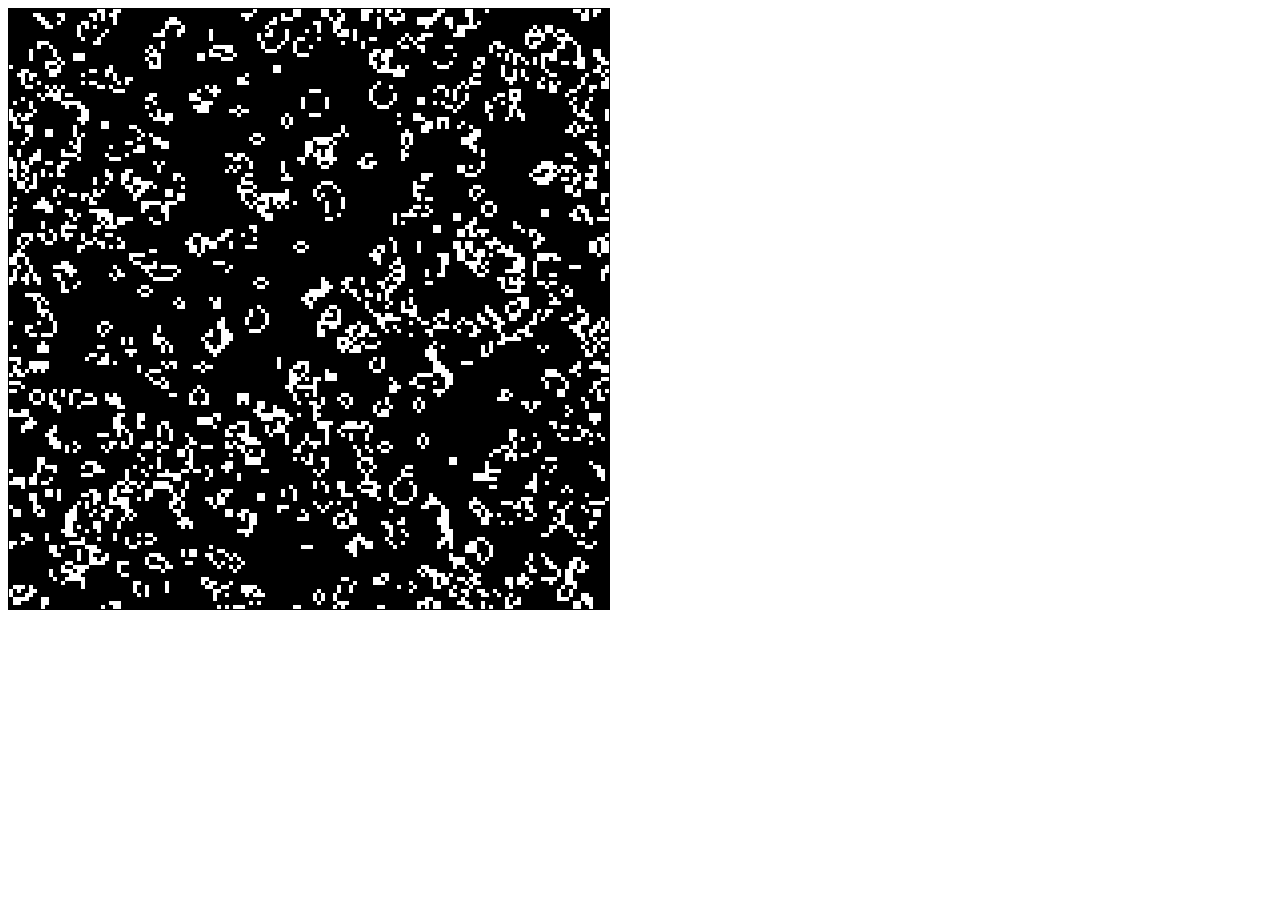
==== juego-de-la-vida.html @ 5844993b "primer commit" ====
<html>
    <head>

    </head>

    <body onload = 'inicializa();'>
        <script src= 'js/juego.js'></script>
        <canvas id='canvas' style='border:1px solid #000000'></canvas>
    </body>
</html>
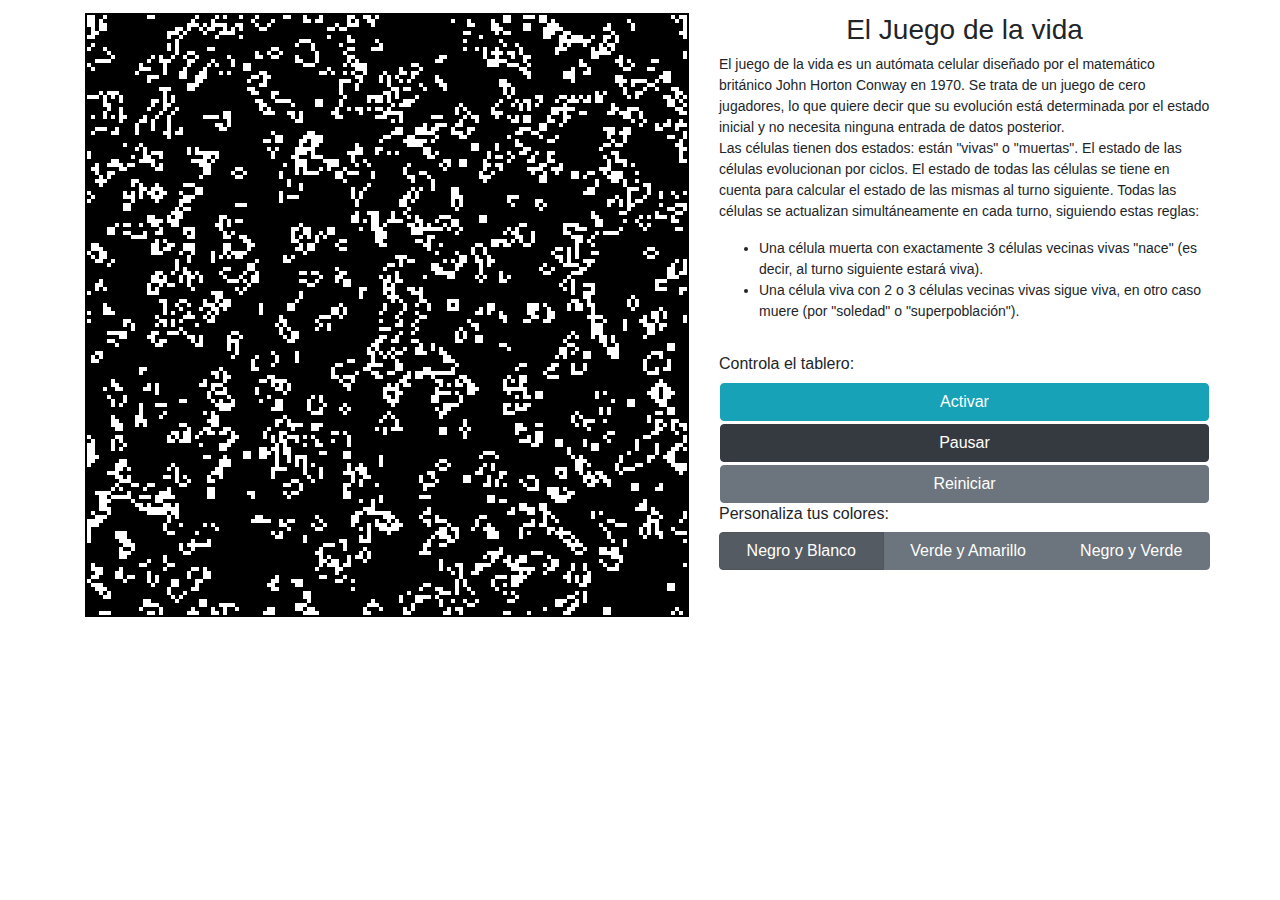
==== commit 8ac0268b: "Update juego-de-la-vida.html" ====
--- a/juego-de-la-vida.html
+++ b/juego-de-la-vida.html
@@ -1,10 +1,81 @@
 <html>
     <head>
+        <title>El Juego de la Vida</title>
+        <!-- Required meta tags -->
+        <meta charset="utf-8">
+        <meta name="viewport" content="width=device-width, initial-scale=1, shrink-to-fit=no">
 
+        <!-- Bootstrap CSS -->
+        <link rel="stylesheet" href="css/styles.css">
+        <link rel="stylesheet" href="https://stackpath.bootstrapcdn.com/bootstrap/4.4.1/css/bootstrap.min.css" integrity="sha384-Vkoo8x4CGsO3+Hhxv8T/Q5PaXtkKtu6ug5TOeNV6gBiFeWPGFN9MuhOf23Q9Ifjh" crossorigin="anonymous">
+
+        <!-- Script Del Juego -->
+        <script src= 'js/classAgente.js'></script>
+        <script src= 'js/juego.js'></script>
     </head>
 
+
     <body onload = 'inicializa();'>
-        <script src= 'js/juego.js'></script>
-        <canvas id='canvas' style='border:1px solid #000000'></canvas>
+        <div class="margen">
+
+        </div>
+          <div class="container" style="margin-top: 1%;">
+            <div class="row">
+              <div class="col-sm">
+                <canvas id='canvas' style='border:2px solid #000000;'></canvas>
+              </div>
+            
+          
+
+            <div class="col-sm" id="columna-input" style="margin-left: 15px;">
+                <div><h3 style="text-align: center;">El Juego de la vida</h3>
+                </div>
+                <div class="row" id="texto-informativo" style="font-size: 14;">
+                    <p>El juego de la vida es un autómata celular diseñado por el matemático británico John Horton Conway en 1970.
+                    Se trata de un juego de cero jugadores, lo que quiere decir que su evolución está determinada por el estado inicial y no necesita ninguna entrada de datos posterior.<br>
+                    Las células tienen dos estados: están "vivas" o "muertas". El estado de las células evolucionan por ciclos. El estado de todas las células se tiene en cuenta para calcular el estado de las mismas al turno siguiente. Todas las células se actualizan simultáneamente en cada turno, siguiendo estas reglas:
+                    <ul>
+                        <li>Una célula muerta con exactamente 3 células vecinas vivas "nace" (es decir, al turno siguiente estará viva).</li>
+                        <li>Una célula viva con 2 o 3 células vecinas vivas sigue viva, en otro caso muere (por "soledad" o "superpoblación").</li>
+                    </ul> 
+                </p>    
+                </div>
+                <div class="row">
+                    <div><h6>Controla el tablero: </h6></div>
+                    <button type="button" class="btn btn-info btn-block" style="margin: 0.3%;" onclick="activar()">Activar</button>
+                    <button type="button" class="btn btn-dark btn-block" style="margin: 0.3%;" onclick="pausar()">Pausar</button>
+                    <button type="button" class="btn btn-secondary btn-block" style="margin: 0.3%;" onclick="reiniciar()">Reiniciar</button>
+                </div>
+            
+                <div class="row">
+                        <h6>Personaliza tus colores: </h6>
+                    <div class="btn-group btn-group-toggle btn-block" data-toggle="buttons">
+                        <label class="btn btn-secondary active">
+                          <input type="radio" onclick="colorOpcionUno()" checked>Negro y Blanco
+                        </label>
+                        <label class="btn btn-secondary">
+                          <input type="radio" onclick="colorOpcionDos()">Verde y Amarillo
+                        </label>
+                        <label class="btn btn-secondary">
+                          <input type="radio" onclick="colorOpcionTres()">Negro y Verde 
+                        </label>
+                      </div>
+                    </div>
+                </div>
+              </div>
+            </div>
+        </div> 
+        <div>
+    </div>  
+    <div class="margen" style="position: fix; bottom: 0; margin-top: 30px;"></div>
+    
+
+        
+    
+    <!-- Optional JavaScript -->
+    <!-- jQuery first, then Popper.js, then Bootstrap JS -->
+    <script src="https://code.jquery.com/jquery-3.4.1.slim.min.js" integrity="sha384-J6qa4849blE2+poT4WnyKhv5vZF5SrPo0iEjwBvKU7imGFAV0wwj1yYfoRSJoZ+n" crossorigin="anonymous"></script>
+    <script src="https://cdn.jsdelivr.net/npm/popper.js@1.16.0/dist/umd/popper.min.js" integrity="sha384-Q6E9RHvbIyZFJoft+2mJbHaEWldlvI9IOYy5n3zV9zzTtmI3UksdQRVvoxMfooAo" crossorigin="anonymous"></script>
+    <script src="https://stackpath.bootstrapcdn.com/bootstrap/4.4.1/js/bootstrap.min.js" integrity="sha384-wfSDF2E50Y2D1uUdj0O3uMBJnjuUD4Ih7YwaYd1iqfktj0Uod8GCExl3Og8ifwB6" crossorigin="anonymous"></script>
     </body>
-</html>+</html>
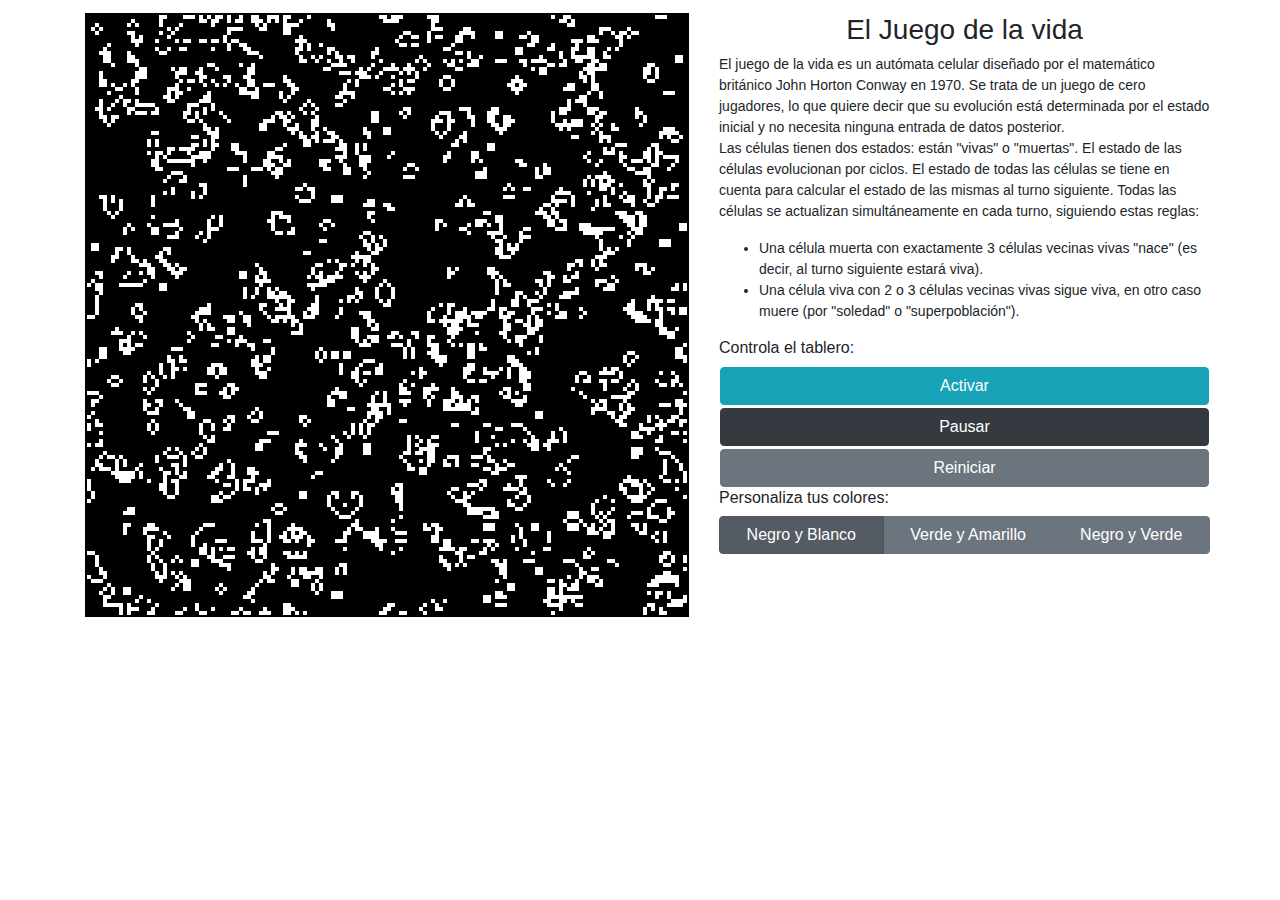
==== commit 669ed292: "Update juego-de-la-vida.html" ====
--- a/juego-de-la-vida.html
+++ b/juego-de-la-vida.html
@@ -1,81 +1,77 @@
 <html>
-    <head>
-        <title>El Juego de la Vida</title>
-        <!-- Required meta tags -->
-        <meta charset="utf-8">
-        <meta name="viewport" content="width=device-width, initial-scale=1, shrink-to-fit=no">
 
-        <!-- Bootstrap CSS -->
-        <link rel="stylesheet" href="css/styles.css">
-        <link rel="stylesheet" href="https://stackpath.bootstrapcdn.com/bootstrap/4.4.1/css/bootstrap.min.css" integrity="sha384-Vkoo8x4CGsO3+Hhxv8T/Q5PaXtkKtu6ug5TOeNV6gBiFeWPGFN9MuhOf23Q9Ifjh" crossorigin="anonymous">
+<head>
+    <title>El Juego de la Vida</title>
+    <!-- Required meta tags -->
+    <meta charset="utf-8">
+    <meta name="viewport" content="width=device-width, initial-scale=1, shrink-to-fit=no">
 
-        <!-- Script Del Juego -->
-        <script src= 'js/classAgente.js'></script>
-        <script src= 'js/juego.js'></script>
-    </head>
+    <!-- Bootstrap CSS -->
+    <link rel="stylesheet" href="css/styles.css">
+    <link rel="stylesheet" href="https://stackpath.bootstrapcdn.com/bootstrap/4.4.1/css/bootstrap.min.css" integrity="sha384-Vkoo8x4CGsO3+Hhxv8T/Q5PaXtkKtu6ug5TOeNV6gBiFeWPGFN9MuhOf23Q9Ifjh" crossorigin="anonymous">
 
+    <!-- Script Del Juego -->
+    <script src='js/classAgente.js'></script>
+    <script src='js/juego.js'></script>
+</head>
 
-    <body onload = 'inicializa();'>
-        <div class="margen">
+<body onload='inicializa();'>
+    <div class="margen">
 
-        </div>
-          <div class="container" style="margin-top: 1%;">
-            <div class="row">
-              <div class="col-sm">
+    </div>
+    <div class="container" style="margin-top: 1%;">
+        <div class="row">
+            <div class="col-sm">
                 <canvas id='canvas' style='border:2px solid #000000;'></canvas>
-              </div>
-            
-          
+            </div>
 
             <div class="col-sm" id="columna-input" style="margin-left: 15px;">
-                <div><h3 style="text-align: center;">El Juego de la vida</h3>
+                <div>
+                    <h3 style="text-align: center;">El Juego de la vida</h3>
                 </div>
                 <div class="row" id="texto-informativo" style="font-size: 14;">
-                    <p>El juego de la vida es un autómata celular diseñado por el matemático británico John Horton Conway en 1970.
-                    Se trata de un juego de cero jugadores, lo que quiere decir que su evolución está determinada por el estado inicial y no necesita ninguna entrada de datos posterior.<br>
-                    Las células tienen dos estados: están "vivas" o "muertas". El estado de las células evolucionan por ciclos. El estado de todas las células se tiene en cuenta para calcular el estado de las mismas al turno siguiente. Todas las células se actualizan simultáneamente en cada turno, siguiendo estas reglas:
+                    <p>El juego de la vida es un autómata celular diseñado por el matemático británico John Horton Conway en 1970. Se trata de un juego de cero jugadores, lo que quiere decir que su evolución está determinada por el estado inicial y no necesita ninguna entrada de datos posterior.
+                        <br> Las células tienen dos estados: están "vivas" o "muertas". El estado de las células evolucionan por ciclos. El estado de todas las células se tiene en cuenta para calcular el estado de las mismas al turno siguiente. Todas las células se actualizan simultáneamente en cada turno, siguiendo estas reglas:</p>
                     <ul>
                         <li>Una célula muerta con exactamente 3 células vecinas vivas "nace" (es decir, al turno siguiente estará viva).</li>
                         <li>Una célula viva con 2 o 3 células vecinas vivas sigue viva, en otro caso muere (por "soledad" o "superpoblación").</li>
-                    </ul> 
-                </p>    
+                    </ul>
+
                 </div>
                 <div class="row">
-                    <div><h6>Controla el tablero: </h6></div>
+                    <div>
+                        <h6>Controla el tablero: </h6></div>
                     <button type="button" class="btn btn-info btn-block" style="margin: 0.3%;" onclick="activar()">Activar</button>
                     <button type="button" class="btn btn-dark btn-block" style="margin: 0.3%;" onclick="pausar()">Pausar</button>
                     <button type="button" class="btn btn-secondary btn-block" style="margin: 0.3%;" onclick="reiniciar()">Reiniciar</button>
                 </div>
-            
+
                 <div class="row">
-                        <h6>Personaliza tus colores: </h6>
+                    <h6>Personaliza tus colores: </h6>
                     <div class="btn-group btn-group-toggle btn-block" data-toggle="buttons">
                         <label class="btn btn-secondary active">
-                          <input type="radio" onclick="colorOpcionUno()" checked>Negro y Blanco
+                            <input type="radio" onclick="colorOpcionUno()" checked>Negro y Blanco
                         </label>
                         <label class="btn btn-secondary">
-                          <input type="radio" onclick="colorOpcionDos()">Verde y Amarillo
+                            <input type="radio" onclick="colorOpcionDos()">Verde y Amarillo
                         </label>
                         <label class="btn btn-secondary">
-                          <input type="radio" onclick="colorOpcionTres()">Negro y Verde 
+                            <input type="radio" onclick="colorOpcionTres()">Negro y Verde
                         </label>
-                      </div>
                     </div>
                 </div>
-              </div>
             </div>
-        </div> 
-        <div>
-    </div>  
-    <div class="margen" style="position: fix; bottom: 0; margin-top: 30px;"></div>
-    
+        </div>
+        </div>  
+        </div>
+        <div class="margen" style="position: fix; bottom: 0; margin-top: 30px;"></div>
+        
 
-        
-    
-    <!-- Optional JavaScript -->
-    <!-- jQuery first, then Popper.js, then Bootstrap JS -->
-    <script src="https://code.jquery.com/jquery-3.4.1.slim.min.js" integrity="sha384-J6qa4849blE2+poT4WnyKhv5vZF5SrPo0iEjwBvKU7imGFAV0wwj1yYfoRSJoZ+n" crossorigin="anonymous"></script>
-    <script src="https://cdn.jsdelivr.net/npm/popper.js@1.16.0/dist/umd/popper.min.js" integrity="sha384-Q6E9RHvbIyZFJoft+2mJbHaEWldlvI9IOYy5n3zV9zzTtmI3UksdQRVvoxMfooAo" crossorigin="anonymous"></script>
-    <script src="https://stackpath.bootstrapcdn.com/bootstrap/4.4.1/js/bootstrap.min.js" integrity="sha384-wfSDF2E50Y2D1uUdj0O3uMBJnjuUD4Ih7YwaYd1iqfktj0Uod8GCExl3Og8ifwB6" crossorigin="anonymous"></script>
-    </body>
+        <!-- Optional JavaScript -->
+        <!-- jQuery first, then Popper.js, then Bootstrap JS -->
+        <script src="https://code.jquery.com/jquery-3.4.1.slim.min.js" integrity="sha384-J6qa4849blE2+poT4WnyKhv5vZF5SrPo0iEjwBvKU7imGFAV0wwj1yYfoRSJoZ+n" crossorigin="anonymous"></script>
+        <script src="https://cdn.jsdelivr.net/npm/popper.js@1.16.0/dist/umd/popper.min.js" integrity="sha384-Q6E9RHvbIyZFJoft+2mJbHaEWldlvI9IOYy5n3zV9zzTtmI3UksdQRVvoxMfooAo" crossorigin="anonymous"></script>
+        <script src="https://stackpath.bootstrapcdn.com/bootstrap/4.4.1/js/bootstrap.min.js" integrity="sha384-wfSDF2E50Y2D1uUdj0O3uMBJnjuUD4Ih7YwaYd1iqfktj0Uod8GCExl3Og8ifwB6" crossorigin="anonymous"></script>
+</body>
+
 </html>
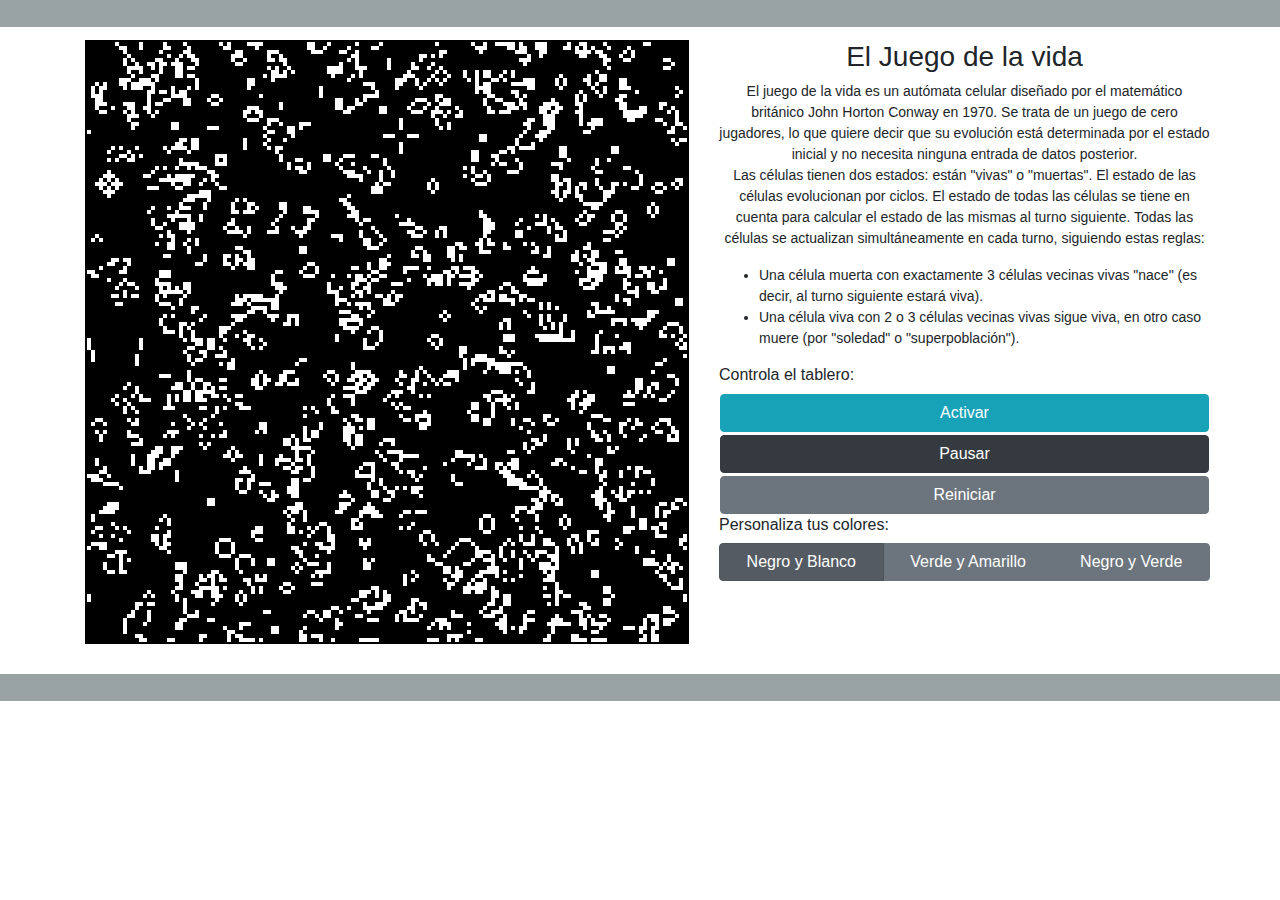
==== commit 766c3d2a: "Update juego-de-la-vida.html" ====
--- a/juego-de-la-vida.html
+++ b/juego-de-la-vida.html
@@ -16,7 +16,7 @@
 </head>
 
 <body onload='inicializa();'>
-    <div class="margen">
+    <div id="margenUp" class="margen">
 
     </div>
     <div class="container" style="margin-top: 1%;">
@@ -64,7 +64,8 @@
         </div>
         </div>  
         </div>
-        <div class="margen" style="position: fix; bottom: 0; margin-top: 30px;"></div>
+        <div id="margenDown" class="margen" style="position: fix; bottom: 0; margin-top: 30px;">
+        </div>
         
 
         <!-- Optional JavaScript -->
--- a/css/styles.css
+++ b/css/styles.css
@@ -0,0 +1,34 @@
+@media(min-width: 675px) and (max-width: 800px){
+    #canvas{
+    width: 100%;
+    }
+    #columna-input{
+        margin-bottom: 3%;
+    }
+}
+
+@media(max-width:675px){
+    #canvas{
+    width: 80%;
+    }
+    #columna-input{
+        margin-top: 3%;
+        margin-bottom: 3%;
+    }
+    #texto-informativo{
+        margin-top: 1%;
+    }
+}
+
+.margen{
+    background-color:#99A3A4;
+    height: 3%;
+    width: cover;
+
+}
+
+p{
+    text-align: center;
+}
+
+ 
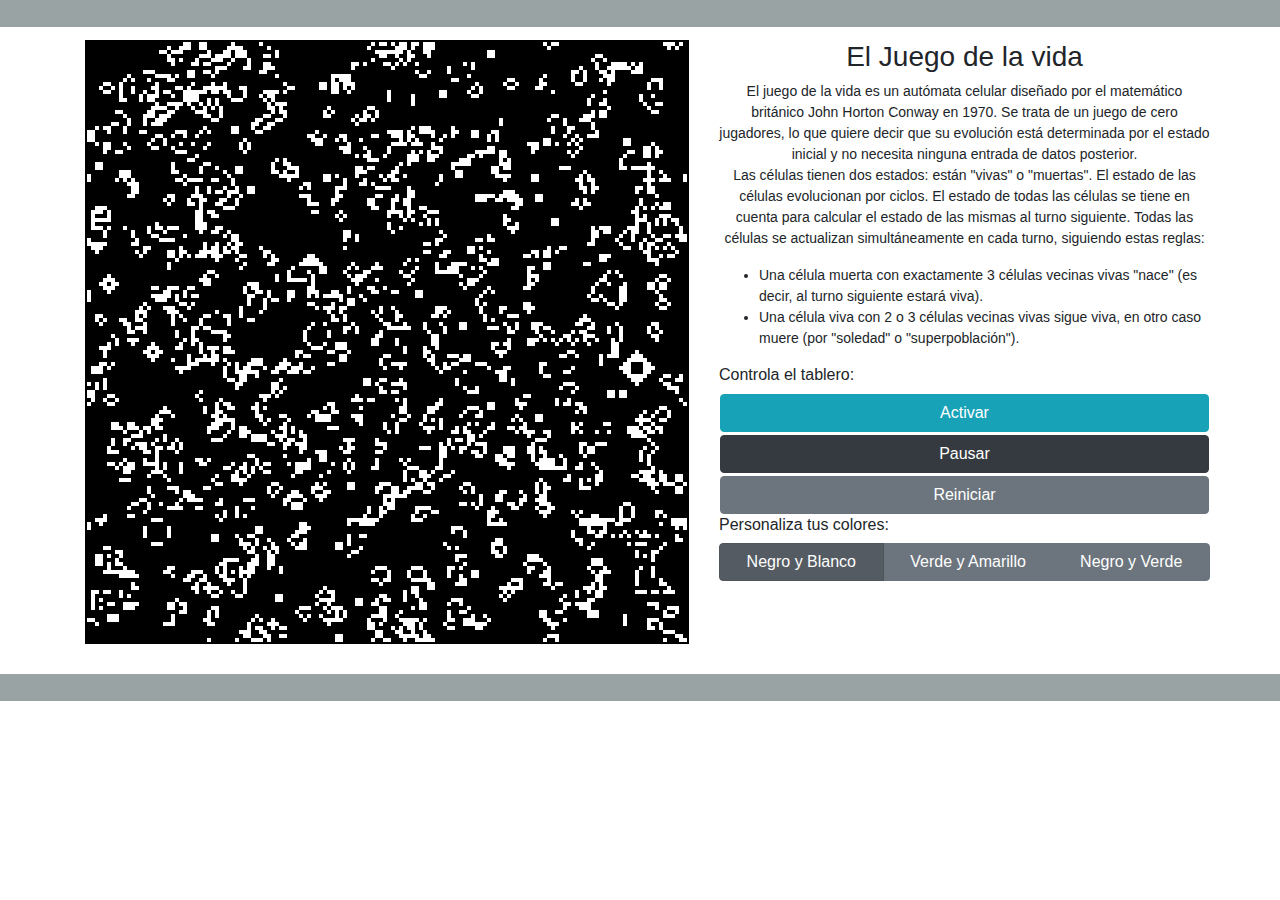
==== commit ebc14ca1: "Update juego-de-la-vida.html" ====
--- a/juego-de-la-vida.html
+++ b/juego-de-la-vida.html
@@ -21,11 +21,11 @@
     </div>
     <div class="container" style="margin-top: 1%;">
         <div class="row">
-            <div class="col-sm">
+            <div class="col-md">
                 <canvas id='canvas' style='border:2px solid #000000;'></canvas>
             </div>
 
-            <div class="col-sm" id="columna-input" style="margin-left: 15px;">
+            <div class="col-md" id="columna-input" style="margin-left: 15px;">
                 <div>
                     <h3 style="text-align: center;">El Juego de la vida</h3>
                 </div>
